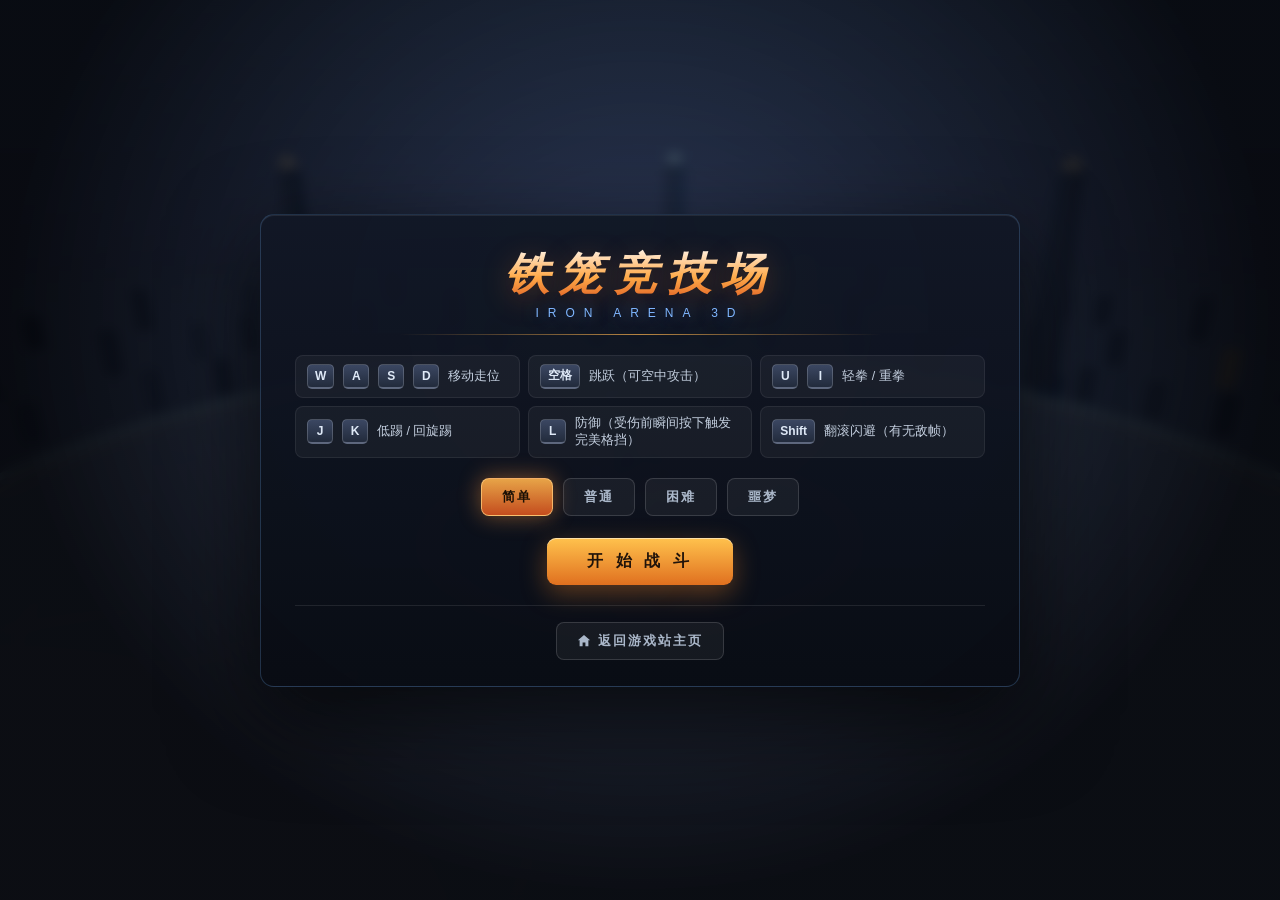
==== 3d-arena/index.html @ e877204c "feat(3d-arena): 游戏页面，含统一样式的游戏站主页返回链接" ====
<!DOCTYPE html>
<html lang="zh-CN">
<head>
<meta charset="UTF-8">
<meta name="viewport" content="width=device-width, initial-scale=1, maximum-scale=1, user-scalable=no, viewport-fit=cover">
<title>铁笼竞技场 3D</title>
<style>
  html,body{margin:0;padding:0;width:100%;height:100%;overflow:hidden;position:fixed;inset:0;
    background:#05070c;touch-action:none;overscroll-behavior:none;
    -webkit-user-select:none;user-select:none;-webkit-touch-callout:none;
    -webkit-tap-highlight-color:transparent;}
  :root{
    --p1:#3fc7ff;
    --p2:#ff5a52;
    --gold:#ffc24d;
    --ink:#e8eef7;
    --dim:#8b97ab;
    --panel:rgba(10,14,22,.82);
  }
  *{box-sizing:border-box;margin:0;padding:0;}
  html,body{width:100%;height:100%;overflow:hidden;background:#05070c;}
  body{
    font-family:"Segoe UI","PingFang SC","Hiragino Sans GB","Microsoft YaHei",sans-serif;
    color:var(--ink);
    -webkit-user-select:none;user-select:none;
    -webkit-tap-highlight-color:transparent;
  }
  #scene{display:block;width:100%;height:100%;}

  /* ============ HUD ============ */
  #hud{position:fixed;inset:0;pointer-events:none;opacity:0;transition:opacity .4s;}
  #hud.on{opacity:1;}

  .topbar{
    position:absolute;top:0;left:0;right:0;
    display:flex;align-items:flex-start;justify-content:space-between;
    padding:14px 20px;gap:14px;
  }
  .side{flex:1;max-width:44%;}
  .side.right{text-align:right;}

  .namerow{display:flex;align-items:baseline;gap:10px;margin-bottom:5px;}
  .side.right .namerow{justify-content:flex-end;}
  .fname{font-size:17px;font-weight:700;letter-spacing:1px;text-shadow:0 2px 6px #000;}
  .fsub{font-size:11px;color:var(--dim);letter-spacing:1px;}

  .hpwrap{
    position:relative;height:20px;
    background:rgba(0,0,0,.55);
    border:1px solid rgba(255,255,255,.16);
    box-shadow:0 3px 14px rgba(0,0,0,.5), inset 0 0 12px rgba(0,0,0,.6);
    overflow:hidden;
    clip-path:polygon(0 0,100% 0,calc(100% - 10px) 100%,0 100%);
  }
  .side.right .hpwrap{clip-path:polygon(10px 0,100% 0,100% 100%,0 100%);}
  .hpdelay,.hpfill{position:absolute;top:0;bottom:0;left:0;width:100%;transform-origin:left center;transition:transform .1s linear;}
  .side.right .hpdelay,.side.right .hpfill{transform-origin:right center;}
  .hpdelay{background:#ffd76a;opacity:.85;transition:transform .45s cubic-bezier(.2,0,.3,1) .18s;}
  .hpfill{background:linear-gradient(180deg,#8ff0ff,#2aa8e0 45%,#1367a8);}
  .side.right .hpfill{background:linear-gradient(180deg,#ffa39c,#e8433a 45%,#8d1a15);}
  .hpfill.low{animation:pulse .55s infinite alternate;}
  @keyframes pulse{from{filter:brightness(1);}to{filter:brightness(1.85);}}
  .hpgloss{position:absolute;inset:0;background:linear-gradient(180deg,rgba(255,255,255,.28),rgba(255,255,255,0) 55%);}

  .centerbox{text-align:center;min-width:120px;}
  #timer{
    font-size:44px;font-weight:800;line-height:1;
    color:#fff;text-shadow:0 0 18px rgba(120,200,255,.55),0 3px 8px #000;
    font-variant-numeric:tabular-nums;
  }
  #timer.warn{color:#ff6a5c;text-shadow:0 0 22px rgba(255,80,60,.8);animation:pulse .5s infinite alternate;}
  #roundLabel{font-size:12px;letter-spacing:3px;color:var(--gold);margin-top:3px;text-shadow:0 2px 6px #000;}
  #stageLabel{font-size:11px;letter-spacing:2px;color:var(--dim);margin-top:2px;}

  /* 连击 */
  #combo{
    position:absolute;left:50%;top:120px;transform:translateX(-50%);
    font-size:30px;font-weight:900;font-style:italic;color:var(--gold);
    text-shadow:0 0 20px rgba(255,180,60,.8),0 3px 8px #000;
    opacity:0;transition:opacity .18s;
  }
  #combo.on{opacity:1;}
  #combo small{font-size:15px;font-style:normal;letter-spacing:2px;display:block;color:#fff;}

  /* 大字横幅 */
  #banner{
    position:absolute;left:50%;top:42%;transform:translate(-50%,-50%) scale(.4);
    font-size:96px;font-weight:900;letter-spacing:8px;font-style:italic;
    color:#fff;text-shadow:0 0 40px rgba(255,120,40,.9),0 8px 26px #000;
    opacity:0;
  }
  #banner.show{animation:bannerIn .9s cubic-bezier(.15,.9,.25,1) forwards;}
  @keyframes bannerIn{
    0%{opacity:0;transform:translate(-50%,-50%) scale(2.2);filter:blur(8px);}
    22%{opacity:1;transform:translate(-50%,-50%) scale(1);filter:blur(0);}
    78%{opacity:1;transform:translate(-50%,-50%) scale(1);}
    100%{opacity:0;transform:translate(-50%,-50%) scale(1.12);}
  }

  /* 提示 */
  #hint{
    position:absolute;left:50%;bottom:26px;transform:translateX(-50%);
    font-size:12px;color:var(--dim);letter-spacing:1px;
    background:rgba(0,0,0,.45);padding:6px 16px;border-radius:20px;
  }
  #hint b{color:var(--ink);font-weight:600;}

  /* 受击闪屏 */
  #flash{position:fixed;inset:0;background:#fff;opacity:0;pointer-events:none;}

  /* ============ 全屏面板 ============ */
  .screen{
    position:fixed;inset:0;display:flex;align-items:center;justify-content:center;
    background:radial-gradient(ellipse at 50% 35%,rgba(28,42,70,.72),rgba(4,6,11,.94) 70%);
    backdrop-filter:blur(6px);-webkit-backdrop-filter:blur(6px);
    z-index:20;padding:20px;overflow:auto;
  }
  .screen.hidden{display:none;}
  .panel{
    width:min(760px,94vw);
    background:linear-gradient(180deg,rgba(18,24,38,.96),rgba(9,12,20,.97));
    border:1px solid rgba(120,180,255,.22);
    box-shadow:0 30px 90px rgba(0,0,0,.7),inset 0 1px 0 rgba(255,255,255,.08);
    border-radius:14px;padding:30px 34px 26px;
  }
  .logo{text-align:center;margin-bottom:20px;}
  .logo h1{
    font-size:44px;font-weight:900;letter-spacing:10px;font-style:italic;
    background:linear-gradient(180deg,#fff,#ffb04d 55%,#d8541f);
    -webkit-background-clip:text;background-clip:text;color:transparent;
    text-shadow:0 6px 30px rgba(255,120,40,.25);
  }
  .logo .en{
    font-size:12px;letter-spacing:9px;color:#7fb6ff;margin-top:2px;
    text-shadow:0 0 16px rgba(90,160,255,.5);
  }
  .logo .rule{height:1px;margin:14px auto 0;width:70%;
    background:linear-gradient(90deg,transparent,rgba(255,180,80,.7),transparent);}

  .keys{
    display:grid;grid-template-columns:repeat(auto-fit,minmax(168px,1fr));
    gap:8px;margin-bottom:20px;
  }
  .keyrow{
    display:flex;align-items:center;gap:9px;
    background:rgba(255,255,255,.045);border:1px solid rgba(255,255,255,.07);
    border-radius:8px;padding:8px 11px;
  }
  kbd{
    display:inline-flex;align-items:center;justify-content:center;
    min-width:26px;height:25px;padding:0 7px;
    background:linear-gradient(180deg,#3b4762,#222b3c);
    border:1px solid rgba(255,255,255,.18);border-bottom-width:2px;
    border-radius:5px;font-size:12px;font-weight:700;color:#dfe9f7;
    font-family:inherit;
  }
  .keyrow span{font-size:12.5px;color:#c3cede;}

  .diffrow{display:flex;gap:10px;justify-content:center;margin-bottom:22px;flex-wrap:wrap;}
  .diff{
    pointer-events:auto;cursor:pointer;
    padding:9px 20px;border-radius:8px;
    background:rgba(255,255,255,.05);border:1px solid rgba(255,255,255,.14);
    color:#aab7c9;font-size:13px;letter-spacing:2px;font-weight:600;
    transition:all .16s;
  }
  .diff:hover{background:rgba(255,255,255,.1);color:#fff;}
  .diff.sel{
    background:linear-gradient(180deg,rgba(255,180,77,.9),rgba(216,84,31,.9));
    border-color:rgba(255,200,120,.8);color:#1a1005;
    box-shadow:0 0 22px rgba(255,150,60,.45);
  }

  .btnrow{display:flex;gap:12px;justify-content:center;flex-wrap:wrap;}
  .btn{
    pointer-events:auto;cursor:pointer;
    padding:13px 40px;border-radius:9px;border:none;
    font-family:inherit;font-size:16px;font-weight:800;letter-spacing:4px;
    background:linear-gradient(180deg,#ffc24d,#e0701f);
    color:#20130a;
    box-shadow:0 8px 26px rgba(255,140,40,.35),inset 0 1px 0 rgba(255,255,255,.5);
    transition:transform .12s,box-shadow .12s,filter .12s;
  }
  .btn:hover{transform:translateY(-2px);box-shadow:0 12px 32px rgba(255,140,40,.5);filter:brightness(1.06);}
  .btn:active{transform:translateY(1px);}
  .btn.ghost{
    background:rgba(255,255,255,.07);color:#cfdaea;
    border:1px solid rgba(255,255,255,.18);box-shadow:none;font-weight:600;
  }
  .btn.ghost:hover{background:rgba(255,255,255,.14);box-shadow:none;}

  /* ============ 返回游戏站主页（统一导航） ============ */
  .homebar{
    display:flex;justify-content:center;gap:10px;flex-wrap:wrap;
    margin-top:20px;padding-top:16px;
    border-top:1px solid rgba(255,255,255,.09);
  }
  .homelink{
    pointer-events:auto;cursor:pointer;text-decoration:none;
    display:inline-flex;align-items:center;gap:7px;
    padding:9px 20px;border-radius:8px;
    background:rgba(255,255,255,.05);
    border:1px solid rgba(255,255,255,.14);
    color:#aab7c9;font-size:13px;font-weight:600;letter-spacing:2px;
    transition:all .16s;
  }
  .homelink:hover{
    background:rgba(126,224,255,.12);
    border-color:rgba(126,224,255,.55);
    color:#dff4ff;
    transform:translateY(-2px);
    box-shadow:0 6px 20px rgba(126,224,255,.22);
  }
  .homelink:active{transform:translateY(0);}
  .homelink svg{width:14px;height:14px;flex:none;}

  /* 战斗中的浮动返回入口（右上暂停键旁） */
  #tHome{
    position:fixed;right:calc(66px + env(safe-area-inset-right));top:calc(12px + env(safe-area-inset-top));
    width:46px;height:46px;font-size:18px;border-radius:12px;
    background:rgba(0,0,0,.4);z-index:20;
    text-decoration:none;align-items:center;justify-content:center;
    color:#e8eef7;border:1px solid rgba(255,255,255,.24);
  }
  #tHome.show{display:flex;}
  #hud .homebtn{
    position:absolute;right:70px;top:14px;pointer-events:auto;
    display:inline-flex;align-items:center;gap:6px;
    padding:6px 13px;border-radius:8px;text-decoration:none;
    background:rgba(0,0,0,.42);border:1px solid rgba(255,255,255,.16);
    color:#b9c6d8;font-size:12px;letter-spacing:1px;
    transition:all .16s;
  }
  #hud .homebtn:hover{background:rgba(126,224,255,.18);border-color:rgba(126,224,255,.5);color:#e6f6ff;}

  .result{margin:6px 0 20px;}
  #resTitle{
    text-align:center;font-size:52px;font-weight:900;letter-spacing:14px;font-style:italic;
    text-shadow:0 8px 34px rgba(0,0,0,.8);
  }
  #resTitle.win{background:linear-gradient(180deg,#fff,#ffd06a 50%,#e08a1e);-webkit-background-clip:text;background-clip:text;color:transparent;}
  #resTitle.lose{background:linear-gradient(180deg,#dfe6f0,#8d97a8 60%,#4a5364);-webkit-background-clip:text;background-clip:text;color:transparent;}
  #resSub{text-align:center;font-size:13.5px;color:#9fb0c6;letter-spacing:2px;margin-top:6px;}
  .statgrid{
    display:grid;grid-template-columns:repeat(4,1fr);gap:8px;margin:20px 0 22px;
  }
  .stat{
    background:rgba(255,255,255,.05);border:1px solid rgba(255,255,255,.08);
    border-radius:8px;padding:10px 6px;text-align:center;
  }
  .stat b{display:block;font-size:22px;color:#fff;font-weight:800;}
  .stat span{font-size:10.5px;color:#8b97ab;letter-spacing:1px;}

  /* 加载/错误 */
  #boot{
    position:fixed;inset:0;display:flex;align-items:center;justify-content:center;
    flex-direction:column;gap:14px;background:#05070c;z-index:50;color:#8b97ab;
    font-size:13px;letter-spacing:3px;
  }
  #boot.hidden{display:none;}
  .spin{
    width:38px;height:38px;border:3px solid rgba(255,255,255,.12);
    border-top-color:#ffc24d;border-radius:50%;animation:sp .9s linear infinite;
  }
  @keyframes sp{to{transform:rotate(360deg);}}

  /* ============ 触屏 ============ */
  #touch{position:fixed;inset:0;display:none;z-index:15;pointer-events:none;}
  #touch.on{display:block;}

  /* 左半屏虚拟摇杆捕获区（透明，手指落下即生成摇杆） */
  #stickZone{
    position:absolute;left:0;top:0;width:50%;height:100%;
    pointer-events:auto;touch-action:none;
  }
  #stick{
    position:absolute;display:none;width:120px;height:120px;margin:-60px 0 0 -60px;
    border-radius:50%;border:2px solid rgba(255,255,255,.35);
    background:radial-gradient(circle,rgba(255,255,255,.10),rgba(255,255,255,.03) 70%,transparent);
  }
  #knob{
    position:absolute;width:52px;height:52px;left:50%;top:50%;
    transform:translate(-50%,-50%);border-radius:50%;
    background:rgba(255,255,255,.32);border:1px solid rgba(255,255,255,.5);
    box-shadow:0 0 14px rgba(120,200,255,.4);
  }

  /* 攻击按钮 */
  .tbtn{
    position:absolute;pointer-events:auto;touch-action:none;
    display:flex;align-items:center;justify-content:center;
    border-radius:50%;border:1px solid rgba(255,255,255,.24);
    background:rgba(255,255,255,.10);color:#e8eef7;
    font-size:14px;font-weight:700;letter-spacing:0;
    backdrop-filter:blur(3px);-webkit-backdrop-filter:blur(3px);
    box-shadow:0 2px 10px rgba(0,0,0,.35);
  }
  .tbtn:active,.tbtn.down{background:rgba(255,190,90,.55);border-color:rgba(255,220,140,.9);transform:scale(.94);}
  .tbtn.atk{width:74px;height:74px;}
  .tbtn.big{width:66px;height:66px;}
  /* 右下攻击簇 */
  #atkGrp{position:absolute;right:calc(18px + env(safe-area-inset-right));bottom:calc(26px + env(safe-area-inset-bottom));width:210px;height:210px;}
  #tU{right:118px;bottom:118px;}      /* 拳 */
  #tI{right:24px;bottom:140px;}       /* 重拳 */
  #tJ{right:140px;bottom:24px;}       /* 踢 */
  #tK{right:46px;bottom:46px;font-size:12px;} /* 旋踢 */
  /* 左侧技能键 */
  #tL{right:calc(212px + env(safe-area-inset-right));bottom:calc(26px + env(safe-area-inset-bottom));} /* 防 */
  #tD{right:calc(212px + env(safe-area-inset-right));bottom:calc(100px + env(safe-area-inset-bottom));} /* 闪 */
  #tJmp{right:calc(212px + env(safe-area-inset-right));bottom:calc(174px + env(safe-area-inset-bottom));} /* 跳 */
  /* 暂停（仅触屏显示，桌面用 P 键） */
  #tPause{position:fixed;right:calc(12px + env(safe-area-inset-right));top:calc(12px + env(safe-area-inset-top));
    width:46px;height:46px;font-size:18px;border-radius:12px;background:rgba(0,0,0,.4);z-index:20;display:none;}
  body.isTouch #tPause{display:flex;}
  body.isTouch #hud .homebtn{right:70px;}

  #hint .touchOnly{display:none;}
  .keysTouch{display:none;}
  @media (pointer:coarse){#hint .kbdOnly{display:none;}#hint .touchOnly{display:inline;}.keys{display:none;}.keysTouch{display:block;}}
  @media(max-width:640px){
    .panel{padding:22px 18px;}
    .logo h1{font-size:32px;letter-spacing:6px;}
    #timer{font-size:32px;}
    .fname{font-size:14px;}
    .statgrid{grid-template-columns:repeat(2,1fr);}
    #banner{font-size:min(58px,13vw);}
  }

  /* 竖屏手机：按钮重排，防/闪/跳横排上移，避免伸进左半屏摇杆区 */
  @media(max-width:560px){
    #stickZone{width:46%;}
    .tbtn.atk{width:62px;height:62px;}
    .tbtn.big{width:52px;height:52px;font-size:13px;}
    #atkGrp{width:190px;height:190px;right:calc(10px + env(safe-area-inset-right));bottom:calc(20px + env(safe-area-inset-bottom));}
    #tU{right:106px;bottom:106px;}
    #tI{right:18px;bottom:126px;}
    #tJ{right:126px;bottom:18px;}
    #tK{right:46px;bottom:46px;}
    #tJmp{right:calc(12px + env(safe-area-inset-right));bottom:calc(224px + env(safe-area-inset-bottom));}
    #tD{right:calc(76px + env(safe-area-inset-right));bottom:calc(224px + env(safe-area-inset-bottom));}
    #tL{right:calc(140px + env(safe-area-inset-right));bottom:calc(224px + env(safe-area-inset-bottom));}
    /* 战斗中返回键：避开右上暂停键与右半屏按钮簇 */
    #hud .homebtn{right:12px;top:calc(66px + env(safe-area-inset-top));left:auto;padding:5px 10px;font-size:11px;}
    .panel .homebar{margin-top:16px;padding-top:13px;}
    .homelink{padding:8px 16px;font-size:12px;letter-spacing:1px;}
  }

  /* 触屏设备：JS 给 body 打 isTouch 类后切换说明文字（比媒体查询可靠） */
  body.isTouch #hint .kbdOnly{display:none;}
  body.isTouch #hint .touchOnly{display:inline;}
  body.isTouch .keys{display:none;}
  body.isTouch .keysTouch{display:block;}
  .side .fsub{max-width:26vw;overflow:hidden;text-overflow:ellipsis;white-space:nowrap;}
</style>
</head>
<body>

<canvas id="scene"></canvas>
<div id="flash"></div>

<div id="hud">
  <div class="topbar">
    <div class="side left">
      <div class="namerow">
        <span class="fname" id="p1Name">挑战者</span>
        <span class="fsub" id="p1Sub">连胜 0</span>
      </div>
      <div class="hpwrap">
        <div class="hpdelay" id="p1Delay"></div>
        <div class="hpfill" id="p1Fill"><div class="hpgloss"></div></div>
      </div>
    </div>

    <div class="centerbox">
      <div id="timer">60</div>
      <div id="roundLabel">第 1 场</div>
      <div id="stageLabel">ROUND 1</div>
    </div>

    <div class="side right">
      <div class="namerow">
        <span class="fsub" id="p2Sub">铁笼新兵</span>
        <span class="fname" id="p2Name">铁笼新兵</span>
      </div>
      <div class="hpwrap">
        <div class="hpdelay" id="p2Delay"></div>
        <div class="hpfill" id="p2Fill"><div class="hpgloss"></div></div>
      </div>
    </div>
  </div>

  <div id="combo"></div>
  <div id="banner"></div>
  <a class="homebtn" href="https://sureman1234.github.io/laoyang-games/">
    <svg viewBox="0 0 16 16" fill="currentColor" aria-hidden="true" style="width:12px;height:12px"><path d="M8 1.2 1 7h2v7h3.4V9.6h3.2V14H13V7h2L8 1.2z"/></svg>
    主页
  </a>
  <div id="hint">
    <span class="kbdOnly"><b>WASD</b> 移动 · <b>空格</b> 跳 · <b>U/I</b> 拳 · <b>J/K</b> 腿 · <b>L</b> 防御 · <b>Shift</b> 闪 · <b>P</b> 暂停 · <b>M</b> 静音</span>
    <span class="touchOnly"><b>左半屏</b>滑动移动 · <b>右下</b>拳脚攻击 · <b>防/闪/跳</b>左侧键 · <b>右上</b>暂停</span>
  </div>
</div>

<!-- 开始界面 -->
<div class="screen" id="startScreen">
  <div class="panel">
    <div class="logo">
      <h1>铁笼竞技场</h1>
      <div class="en">IRON ARENA 3D</div>
      <div class="rule"></div>
    </div>

    <div class="keys">
      <div class="keyrow"><kbd>W</kbd><kbd>A</kbd><kbd>S</kbd><kbd>D</kbd><span>移动走位</span></div>
      <div class="keyrow"><kbd>空格</kbd><span>跳跃（可空中攻击）</span></div>
      <div class="keyrow"><kbd>U</kbd><kbd>I</kbd><span>轻拳 / 重拳</span></div>
      <div class="keyrow"><kbd>J</kbd><kbd>K</kbd><span>低踢 / 回旋踢</span></div>
      <div class="keyrow"><kbd>L</kbd><span>防御（受伤前瞬间按下触发完美格挡）</span></div>
      <div class="keyrow"><kbd>Shift</kbd><span>翻滚闪避（有无敌帧）</span></div>
    </div>
    <div class="keysTouch">
      <div class="keyrow"><b>左半屏滑动</b><span>移动走位</span></div>
      <div class="keyrow"><b>右下「跳」</b><span>跳跃（可空中攻击）</span></div>
      <div class="keyrow"><b>右下「拳/重拳」</b><span>轻拳 / 重拳</span></div>
      <div class="keyrow"><b>右下「踢/旋踢」</b><span>低踢 / 回旋踢</span></div>
      <div class="keyrow"><b>左侧「防」</b><span>防御（受伤前瞬间按下触发完美格挡）</span></div>
      <div class="keyrow"><b>左侧「闪」</b><span>翻滚闪避（有无敌帧）</span></div>
    </div>

    <div class="diffrow" id="diffRow">
      <div class="diff sel" data-d="0">简单</div>
      <div class="diff" data-d="1">普通</div>
      <div class="diff" data-d="2">困难</div>
      <div class="diff" data-d="3">噩梦</div>
    </div>

    <div class="btnrow">
      <button class="btn" id="btnStart">开 始 战 斗</button>
    </div>

    <div class="homebar">
      <a class="homelink" href="https://sureman1234.github.io/laoyang-games/">
        <svg viewBox="0 0 16 16" fill="currentColor" aria-hidden="true"><path d="M8 1.2 1 7h2v7h3.4V9.6h3.2V14H13V7h2L8 1.2z"/></svg>
        返回游戏站主页
      </a>
    </div>
  </div>
</div>

<!-- 结算界面 -->
<div class="screen hidden" id="endScreen">
  <div class="panel">
    <div class="result">
      <div id="resTitle">胜 利</div>
      <div id="resSub">击败了对手</div>
    </div>
    <div class="statgrid">
      <div class="stat"><b id="stHits">0</b><span>命 中</span></div>
      <div class="stat"><b id="stCombo">0</b><span>最高连击</span></div>
      <div class="stat"><b id="stParry">0</b><span>完美格挡</span></div>
      <div class="stat"><b id="stTime">0</b><span>用时（秒）</span></div>
    </div>
    <div class="btnrow">
      <button class="btn" id="btnNext">挑战下一位</button>
      <button class="btn ghost" id="btnRetry">重新开始</button>
    </div>

    <div class="homebar">
      <a class="homelink" href="https://sureman1234.github.io/laoyang-games/">
        <svg viewBox="0 0 16 16" fill="currentColor" aria-hidden="true"><path d="M8 1.2 1 7h2v7h3.4V9.6h3.2V14H13V7h2L8 1.2z"/></svg>
        返回游戏站主页
      </a>
    </div>
  </div>
</div>

<!-- 暂停界面 -->
<div class="screen hidden" id="pauseScreen">
  <div class="panel" style="width:min(420px,92vw)">
    <div class="logo"><h1 style="font-size:30px;letter-spacing:8px">暂 停</h1><div class="rule"></div></div>
    <div class="btnrow" style="flex-direction:column;align-items:center">
      <button class="btn" id="btnResume" style="width:220px">继 续</button>
      <button class="btn ghost" id="btnQuit" style="width:220px">回到主菜单</button>
    </div>

    <div class="homebar">
      <a class="homelink" href="https://sureman1234.github.io/laoyang-games/">
        <svg viewBox="0 0 16 16" fill="currentColor" aria-hidden="true"><path d="M8 1.2 1 7h2v7h3.4V9.6h3.2V14H13V7h2L8 1.2z"/></svg>
        返回游戏站主页
      </a>
    </div>
  </div>
</div>

<!-- 触屏控制 -->
<div id="touch">
  <div id="stickZone"><div id="stick"><div id="knob"></div></div></div>
  <div id="atkGrp">
    <div class="tbtn atk" id="tU">拳</div>
    <div class="tbtn atk" id="tI">重拳</div>
    <div class="tbtn atk" id="tJ">踢</div>
    <div class="tbtn atk" id="tK">旋踢</div>
  </div>
  <div class="tbtn big" id="tL">防</div>
  <div class="tbtn big" id="tD">闪</div>
  <div class="tbtn big" id="tJmp">跳</div>
  <div class="tbtn" id="tPause">‖</div>
</div>

<div id="boot"><div class="spin"></div><div id="bootTxt">载入中</div></div>

<script src="three.min.js" onerror="window.__threeLocalFail=1"></script>
<script src="game.js"></script>
<script>
(function(){
  function fail(msg){
    document.getElementById('bootTxt').innerHTML = msg;
    document.querySelector('#boot .spin').style.display='none';
  }
  function run(){
    if(window.startApp){ try{ window.startApp(); }catch(e){ fail('启动失败：'+e.message); console.error(e);} }
    else fail('脚本未载入');
  }
  if(window.THREE){ run(); return; }
  // 本地库缺失 -> 走 CDN
  var s=document.createElement('script');
  s.src='https://cdn.jsdelivr.net/npm/three@0.128.0/build/three.min.js';
  s.onload=function(){
    if(window.THREE) run();
    else fail('3D 引擎加载失败<br>请检查网络或确认 three.min.js 与页面在同一目录');
  };
  s.onerror=function(){ fail('3D 引擎加载失败<br>请把 three.min.js 放在页面同一目录，或连接网络后重试'); };
  document.head.appendChild(s);
})();
</script>
</body>
</html>
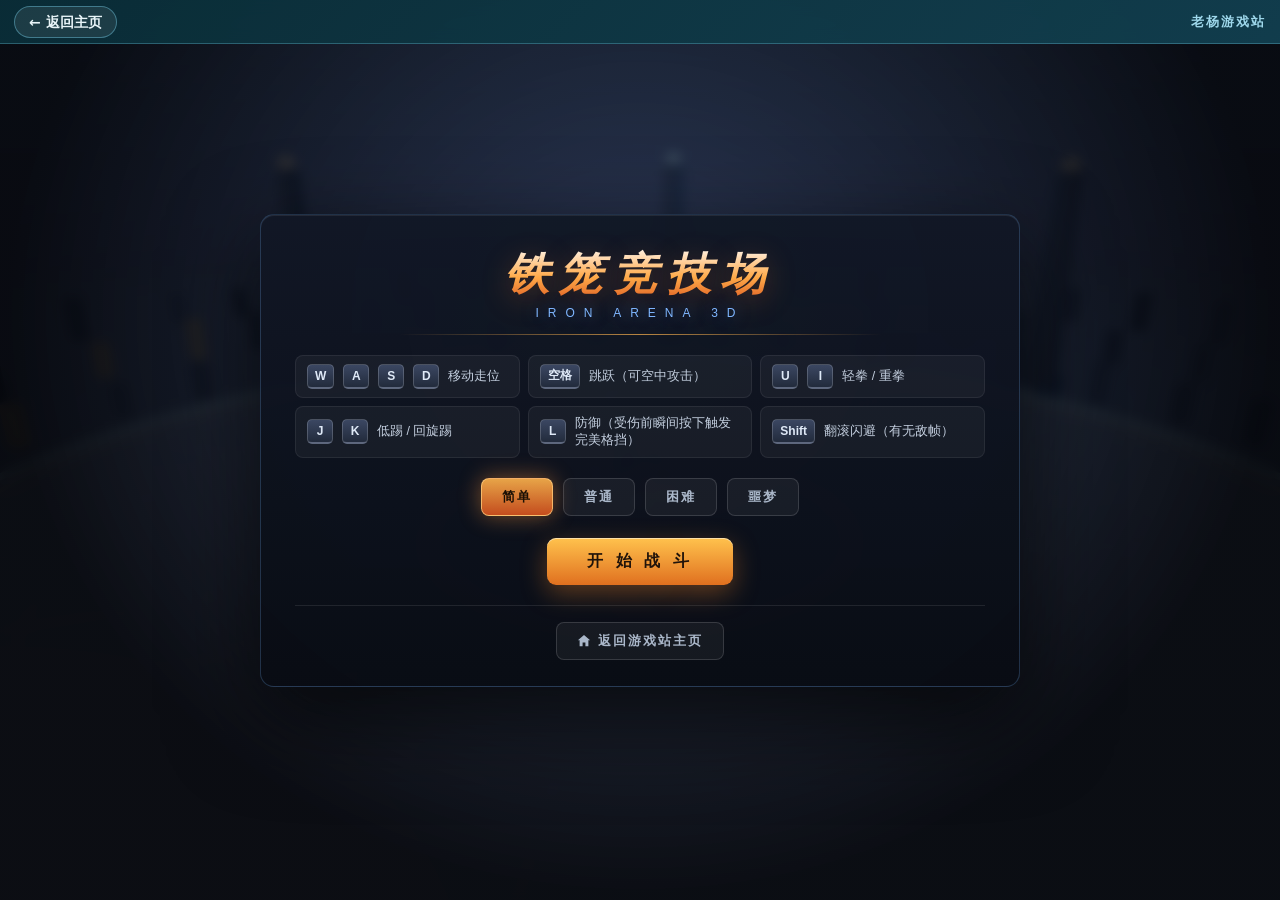
==== commit 58e6e228: "全站统一风格：顶部站点栏+返回主页按钮（3d-arena）" ====
--- a/3d-arena/index.html
+++ b/3d-arena/index.html
@@ -32,7 +32,7 @@
   #hud.on{opacity:1;}
 
   .topbar{
-    position:absolute;top:0;left:0;right:0;
+    position:absolute;top:58px;left:0;right:0;
     display:flex;align-items:flex-start;justify-content:space-between;
     padding:14px 20px;gap:14px;
   }
@@ -216,7 +216,7 @@
 
   /* 战斗中的浮动返回入口（右上暂停键旁） */
   #tHome{
-    position:fixed;right:calc(66px + env(safe-area-inset-right));top:calc(12px + env(safe-area-inset-top));
+    position:fixed;right:calc(66px + env(safe-area-inset-right));top:calc(62px + env(safe-area-inset-top));
     width:46px;height:46px;font-size:18px;border-radius:12px;
     background:rgba(0,0,0,.4);z-index:20;
     text-decoration:none;align-items:center;justify-content:center;
@@ -224,7 +224,7 @@
   }
   #tHome.show{display:flex;}
   #hud .homebtn{
-    position:absolute;right:70px;top:14px;pointer-events:auto;
+    position:absolute;right:70px;top:62px;pointer-events:auto;
     display:inline-flex;align-items:center;gap:6px;
     padding:6px 13px;border-radius:8px;text-decoration:none;
     background:rgba(0,0,0,.42);border:1px solid rgba(255,255,255,.16);
@@ -309,7 +309,7 @@
   #tD{right:calc(212px + env(safe-area-inset-right));bottom:calc(100px + env(safe-area-inset-bottom));} /* 闪 */
   #tJmp{right:calc(212px + env(safe-area-inset-right));bottom:calc(174px + env(safe-area-inset-bottom));} /* 跳 */
   /* 暂停（仅触屏显示，桌面用 P 键） */
-  #tPause{position:fixed;right:calc(12px + env(safe-area-inset-right));top:calc(12px + env(safe-area-inset-top));
+  #tPause{position:fixed;right:calc(12px + env(safe-area-inset-right));top:calc(62px + env(safe-area-inset-top));
     width:46px;height:46px;font-size:18px;border-radius:12px;background:rgba(0,0,0,.4);z-index:20;display:none;}
   body.isTouch #tPause{display:flex;}
   body.isTouch #hud .homebtn{right:70px;}
@@ -351,9 +351,27 @@
   body.isTouch .keys{display:none;}
   body.isTouch .keysTouch{display:block;}
   .side .fsub{max-width:26vw;overflow:hidden;text-overflow:ellipsis;white-space:nowrap;}
+
+  /* ===== 老杨游戏站 · 统一站点栏 ===== */
+  .site-bar{position:fixed;top:0;left:0;right:0;height:44px;z-index:9999;
+    display:flex;align-items:center;justify-content:space-between;padding:0 14px;
+    box-sizing:border-box;
+    background:linear-gradient(135deg,rgba(10,46,56,.94),rgba(18,64,80,.94));
+    border-bottom:1px solid rgba(126,224,255,.28);
+    backdrop-filter:blur(8px);-webkit-backdrop-filter:blur(8px);
+    font-family:-apple-system,"PingFang SC","Microsoft YaHei",system-ui,sans-serif;}
+  .site-bar .site-name{color:#9fd8ec;font-size:13px;letter-spacing:2px;font-weight:600;white-space:nowrap}
+  .back-home{display:inline-flex;align-items:center;gap:6px;color:#e8f4f8;text-decoration:none;
+    font-family:-apple-system,"PingFang SC","Microsoft YaHei",system-ui,sans-serif;
+    font-size:14px;font-weight:600;line-height:1;
+    background:rgba(255,255,255,.08);border:1px solid rgba(126,224,255,.38);
+    border-radius:999px;padding:8px 14px;transition:.15s;cursor:pointer}
+  .back-home:hover{background:rgba(126,224,255,.18);border-color:#7ee0ff;color:#fff}
 </style>
 </head>
 <body>
+
+<nav class="site-bar"><a class="back-home" href="../index.html">← 返回主页</a><span class="site-name">老杨游戏站</span></nav>
 
 <canvas id="scene"></canvas>
 <div id="flash"></div>
